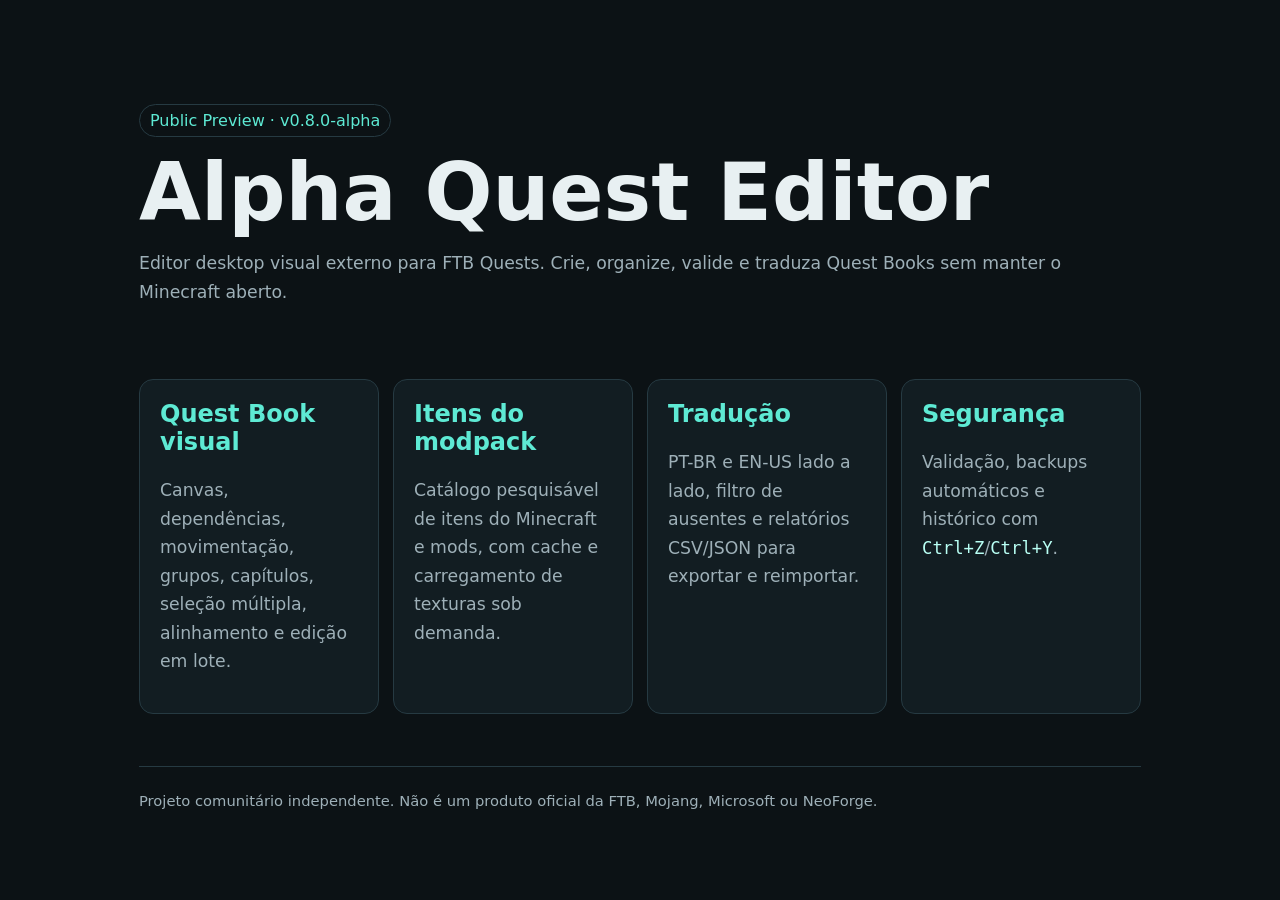
==== docs/index.html @ d9fa6edb "update init" ====
<!doctype html>
<html lang="pt-BR">
<head>
  <meta charset="utf-8">
  <meta name="viewport" content="width=device-width, initial-scale=1">
  <title>Alpha Quest Editor</title>
  <style>
    :root{color-scheme:dark;--bg:#0c1215;--panel:#121d22;--text:#e8f0f2;--muted:#9eb0b8;--accent:#5eead4;--line:#263a42}
    *{box-sizing:border-box}body{margin:0;font-family:system-ui,-apple-system,Segoe UI,sans-serif;background:var(--bg);color:var(--text)}
    main{max-width:1050px;margin:auto;padding:64px 24px}.hero{padding:40px 0 26px}.badge{display:inline-block;padding:6px 10px;border:1px solid var(--line);border-radius:999px;color:var(--accent)}
    h1{font-size:clamp(2.2rem,7vw,5rem);line-height:.95;margin:18px 0}p{color:var(--muted);font-size:1.08rem;line-height:1.65}.grid{display:grid;grid-template-columns:repeat(auto-fit,minmax(230px,1fr));gap:14px;margin-top:30px}
    article{background:var(--panel);border:1px solid var(--line);border-radius:14px;padding:20px}h2{margin-top:0;color:var(--accent)}code{color:#b8fff4}.foot{margin-top:52px;border-top:1px solid var(--line);padding-top:22px;font-size:.92rem}
  </style>
</head>
<body><main>
  <section class="hero"><span class="badge">Public Preview · v0.8.0-alpha</span><h1>Alpha Quest Editor</h1><p>Editor desktop visual externo para FTB Quests. Crie, organize, valide e traduza Quest Books sem manter o Minecraft aberto.</p></section>
  <section class="grid">
    <article><h2>Quest Book visual</h2><p>Canvas, dependências, movimentação, grupos, capítulos, seleção múltipla, alinhamento e edição em lote.</p></article>
    <article><h2>Itens do modpack</h2><p>Catálogo pesquisável de itens do Minecraft e mods, com cache e carregamento de texturas sob demanda.</p></article>
    <article><h2>Tradução</h2><p>PT-BR e EN-US lado a lado, filtro de ausentes e relatórios CSV/JSON para exportar e reimportar.</p></article>
    <article><h2>Segurança</h2><p>Validação, backups automáticos e histórico com <code>Ctrl+Z</code>/<code>Ctrl+Y</code>.</p></article>
  </section>
  <p class="foot">Projeto comunitário independente. Não é um produto oficial da FTB, Mojang, Microsoft ou NeoForge.</p>
</main></body></html>
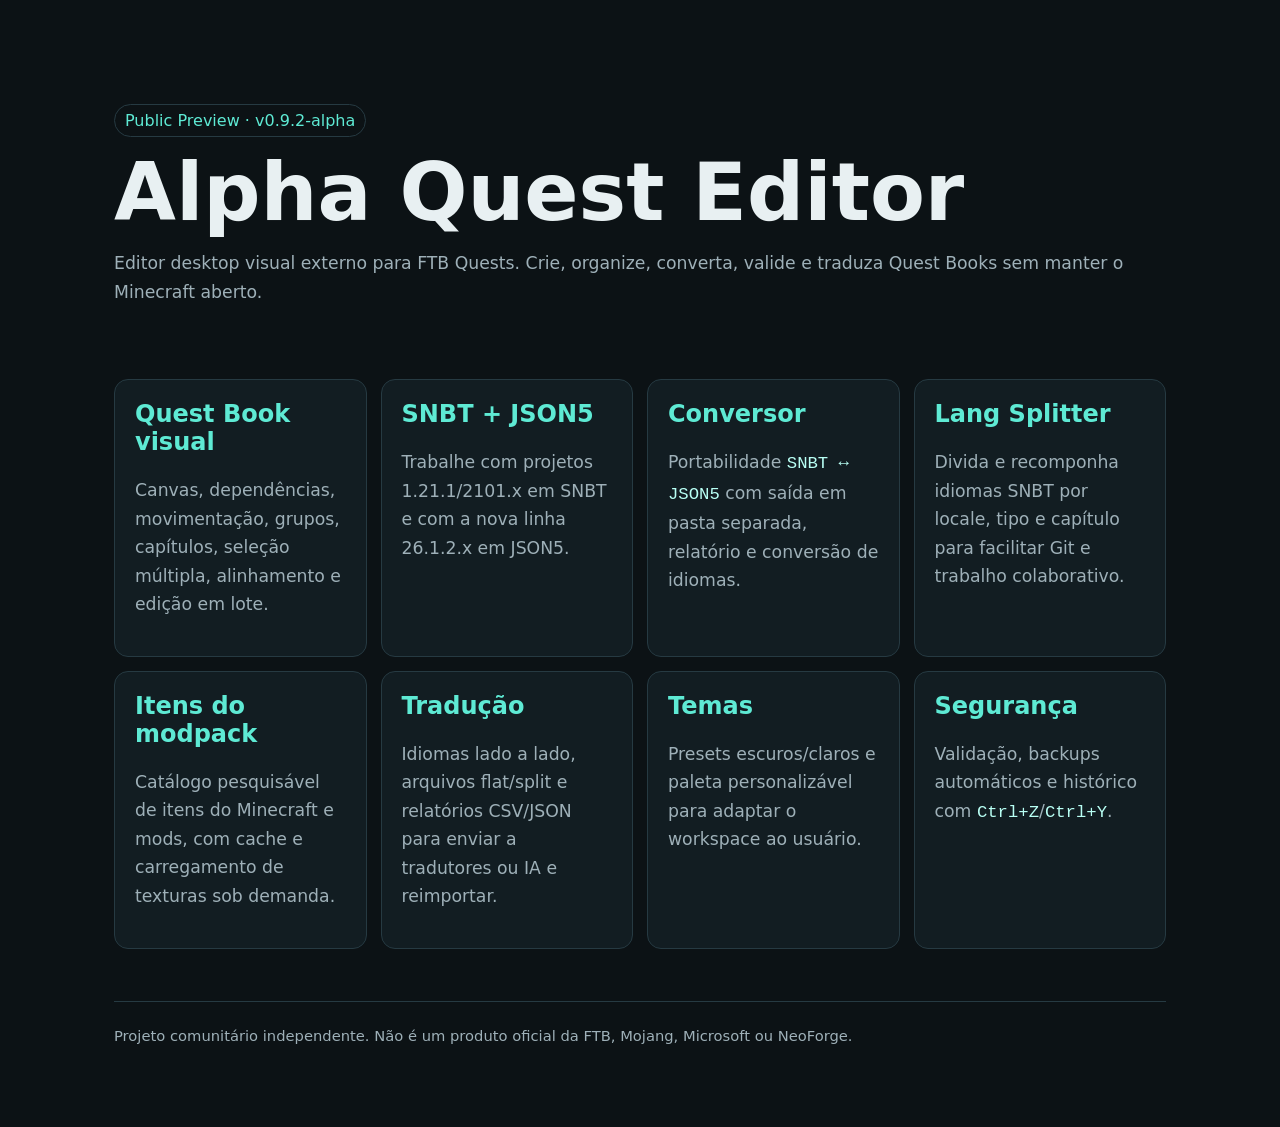
==== commit 12d2a570: "fix release workflow" ====
--- a/docs/index.html
+++ b/docs/index.html
@@ -7,17 +7,21 @@
   <style>
     :root{color-scheme:dark;--bg:#0c1215;--panel:#121d22;--text:#e8f0f2;--muted:#9eb0b8;--accent:#5eead4;--line:#263a42}
     *{box-sizing:border-box}body{margin:0;font-family:system-ui,-apple-system,Segoe UI,sans-serif;background:var(--bg);color:var(--text)}
-    main{max-width:1050px;margin:auto;padding:64px 24px}.hero{padding:40px 0 26px}.badge{display:inline-block;padding:6px 10px;border:1px solid var(--line);border-radius:999px;color:var(--accent)}
+    main{max-width:1100px;margin:auto;padding:64px 24px}.hero{padding:40px 0 26px}.badge{display:inline-block;padding:6px 10px;border:1px solid var(--line);border-radius:999px;color:var(--accent)}
     h1{font-size:clamp(2.2rem,7vw,5rem);line-height:.95;margin:18px 0}p{color:var(--muted);font-size:1.08rem;line-height:1.65}.grid{display:grid;grid-template-columns:repeat(auto-fit,minmax(230px,1fr));gap:14px;margin-top:30px}
     article{background:var(--panel);border:1px solid var(--line);border-radius:14px;padding:20px}h2{margin-top:0;color:var(--accent)}code{color:#b8fff4}.foot{margin-top:52px;border-top:1px solid var(--line);padding-top:22px;font-size:.92rem}
   </style>
 </head>
 <body><main>
-  <section class="hero"><span class="badge">Public Preview · v0.8.0-alpha</span><h1>Alpha Quest Editor</h1><p>Editor desktop visual externo para FTB Quests. Crie, organize, valide e traduza Quest Books sem manter o Minecraft aberto.</p></section>
+  <section class="hero"><span class="badge">Public Preview · v0.9.2-alpha</span><h1>Alpha Quest Editor</h1><p>Editor desktop visual externo para FTB Quests. Crie, organize, converta, valide e traduza Quest Books sem manter o Minecraft aberto.</p></section>
   <section class="grid">
     <article><h2>Quest Book visual</h2><p>Canvas, dependências, movimentação, grupos, capítulos, seleção múltipla, alinhamento e edição em lote.</p></article>
+    <article><h2>SNBT + JSON5</h2><p>Trabalhe com projetos 1.21.1/2101.x em SNBT e com a nova linha 26.1.2.x em JSON5.</p></article>
+    <article><h2>Conversor</h2><p>Portabilidade <code>SNBT ↔ JSON5</code> com saída em pasta separada, relatório e conversão de idiomas.</p></article>
+    <article><h2>Lang Splitter</h2><p>Divida e recomponha idiomas SNBT por locale, tipo e capítulo para facilitar Git e trabalho colaborativo.</p></article>
     <article><h2>Itens do modpack</h2><p>Catálogo pesquisável de itens do Minecraft e mods, com cache e carregamento de texturas sob demanda.</p></article>
-    <article><h2>Tradução</h2><p>PT-BR e EN-US lado a lado, filtro de ausentes e relatórios CSV/JSON para exportar e reimportar.</p></article>
+    <article><h2>Tradução</h2><p>Idiomas lado a lado, arquivos flat/split e relatórios CSV/JSON para enviar a tradutores ou IA e reimportar.</p></article>
+    <article><h2>Temas</h2><p>Presets escuros/claros e paleta personalizável para adaptar o workspace ao usuário.</p></article>
     <article><h2>Segurança</h2><p>Validação, backups automáticos e histórico com <code>Ctrl+Z</code>/<code>Ctrl+Y</code>.</p></article>
   </section>
   <p class="foot">Projeto comunitário independente. Não é um produto oficial da FTB, Mojang, Microsoft ou NeoForge.</p>
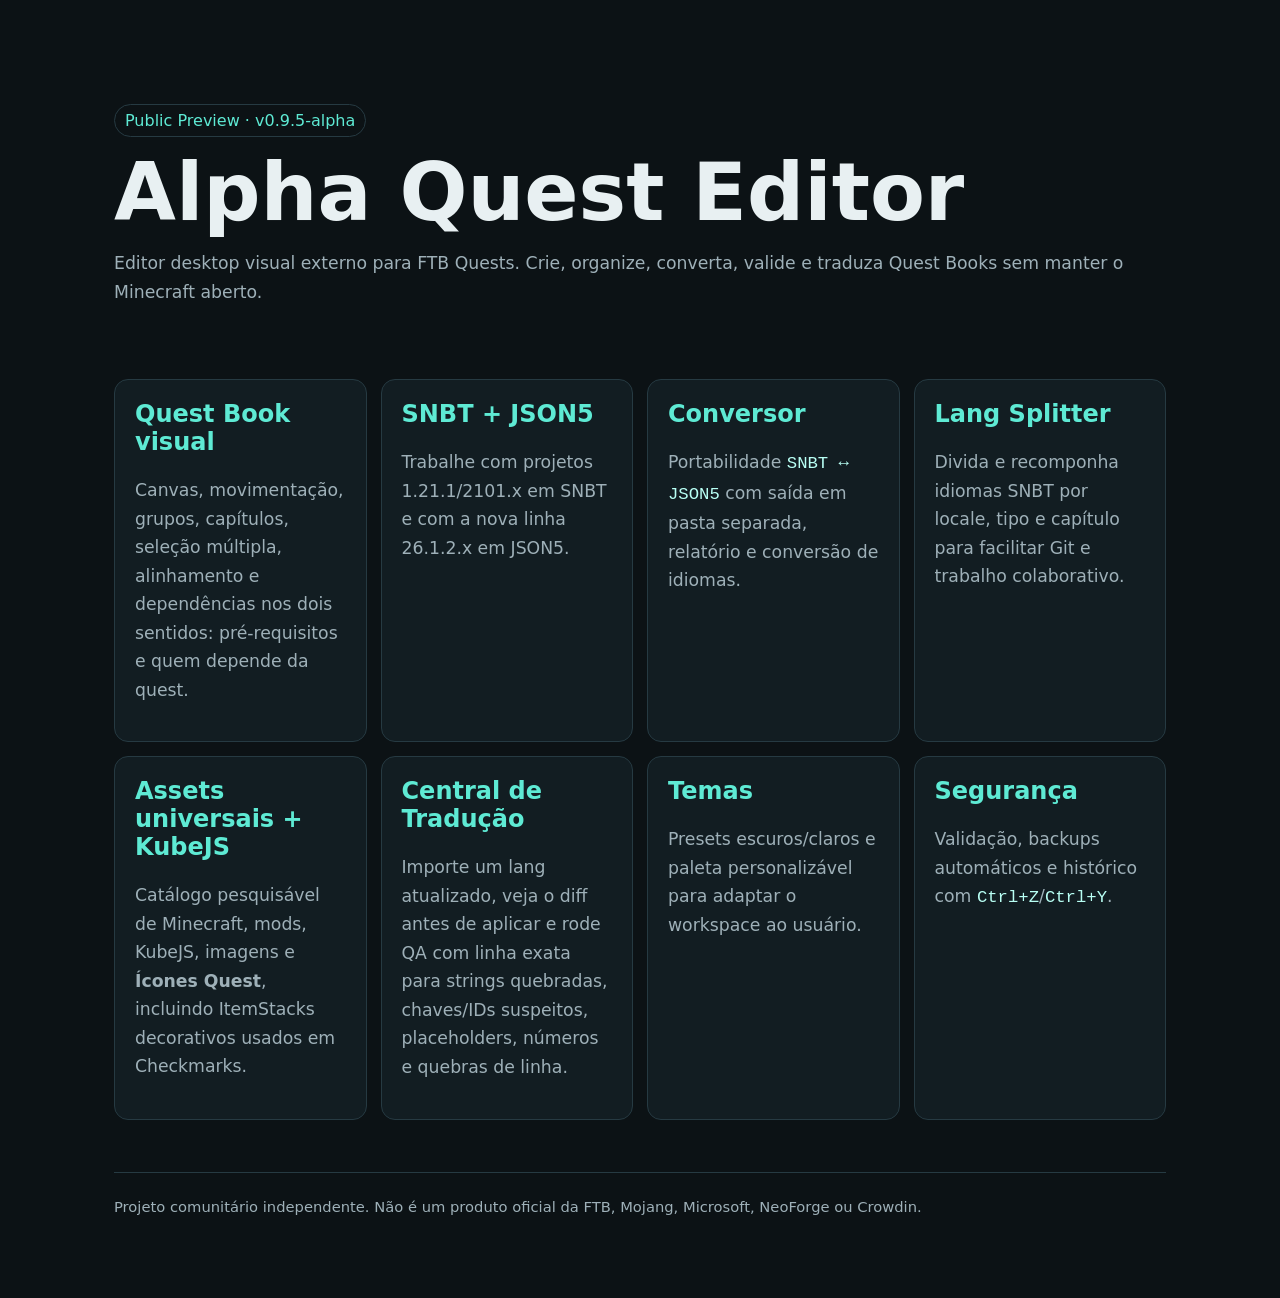
==== commit b055a390: "fix release workflow" ====
--- a/docs/index.html
+++ b/docs/index.html
@@ -13,16 +13,16 @@
   </style>
 </head>
 <body><main>
-  <section class="hero"><span class="badge">Public Preview · v0.9.2-alpha</span><h1>Alpha Quest Editor</h1><p>Editor desktop visual externo para FTB Quests. Crie, organize, converta, valide e traduza Quest Books sem manter o Minecraft aberto.</p></section>
+  <section class="hero"><span class="badge">Public Preview · v0.9.5-alpha</span><h1>Alpha Quest Editor</h1><p>Editor desktop visual externo para FTB Quests. Crie, organize, converta, valide e traduza Quest Books sem manter o Minecraft aberto.</p></section>
   <section class="grid">
-    <article><h2>Quest Book visual</h2><p>Canvas, dependências, movimentação, grupos, capítulos, seleção múltipla, alinhamento e edição em lote.</p></article>
+    <article><h2>Quest Book visual</h2><p>Canvas, movimentação, grupos, capítulos, seleção múltipla, alinhamento e dependências nos dois sentidos: pré-requisitos e quem depende da quest.</p></article>
     <article><h2>SNBT + JSON5</h2><p>Trabalhe com projetos 1.21.1/2101.x em SNBT e com a nova linha 26.1.2.x em JSON5.</p></article>
     <article><h2>Conversor</h2><p>Portabilidade <code>SNBT ↔ JSON5</code> com saída em pasta separada, relatório e conversão de idiomas.</p></article>
     <article><h2>Lang Splitter</h2><p>Divida e recomponha idiomas SNBT por locale, tipo e capítulo para facilitar Git e trabalho colaborativo.</p></article>
-    <article><h2>Itens do modpack</h2><p>Catálogo pesquisável de itens do Minecraft e mods, com cache e carregamento de texturas sob demanda.</p></article>
-    <article><h2>Tradução</h2><p>Idiomas lado a lado, arquivos flat/split e relatórios CSV/JSON para enviar a tradutores ou IA e reimportar.</p></article>
+    <article><h2>Assets universais + KubeJS</h2><p>Catálogo pesquisável de Minecraft, mods, KubeJS, imagens e <strong>Ícones Quest</strong>, incluindo ItemStacks decorativos usados em Checkmarks.</p></article>
+    <article><h2>Central de Tradução</h2><p>Importe um lang atualizado, veja o diff antes de aplicar e rode QA com linha exata para strings quebradas, chaves/IDs suspeitos, placeholders, números e quebras de linha.</p></article>
     <article><h2>Temas</h2><p>Presets escuros/claros e paleta personalizável para adaptar o workspace ao usuário.</p></article>
     <article><h2>Segurança</h2><p>Validação, backups automáticos e histórico com <code>Ctrl+Z</code>/<code>Ctrl+Y</code>.</p></article>
   </section>
-  <p class="foot">Projeto comunitário independente. Não é um produto oficial da FTB, Mojang, Microsoft ou NeoForge.</p>
+  <p class="foot">Projeto comunitário independente. Não é um produto oficial da FTB, Mojang, Microsoft, NeoForge ou Crowdin.</p>
 </main></body></html>
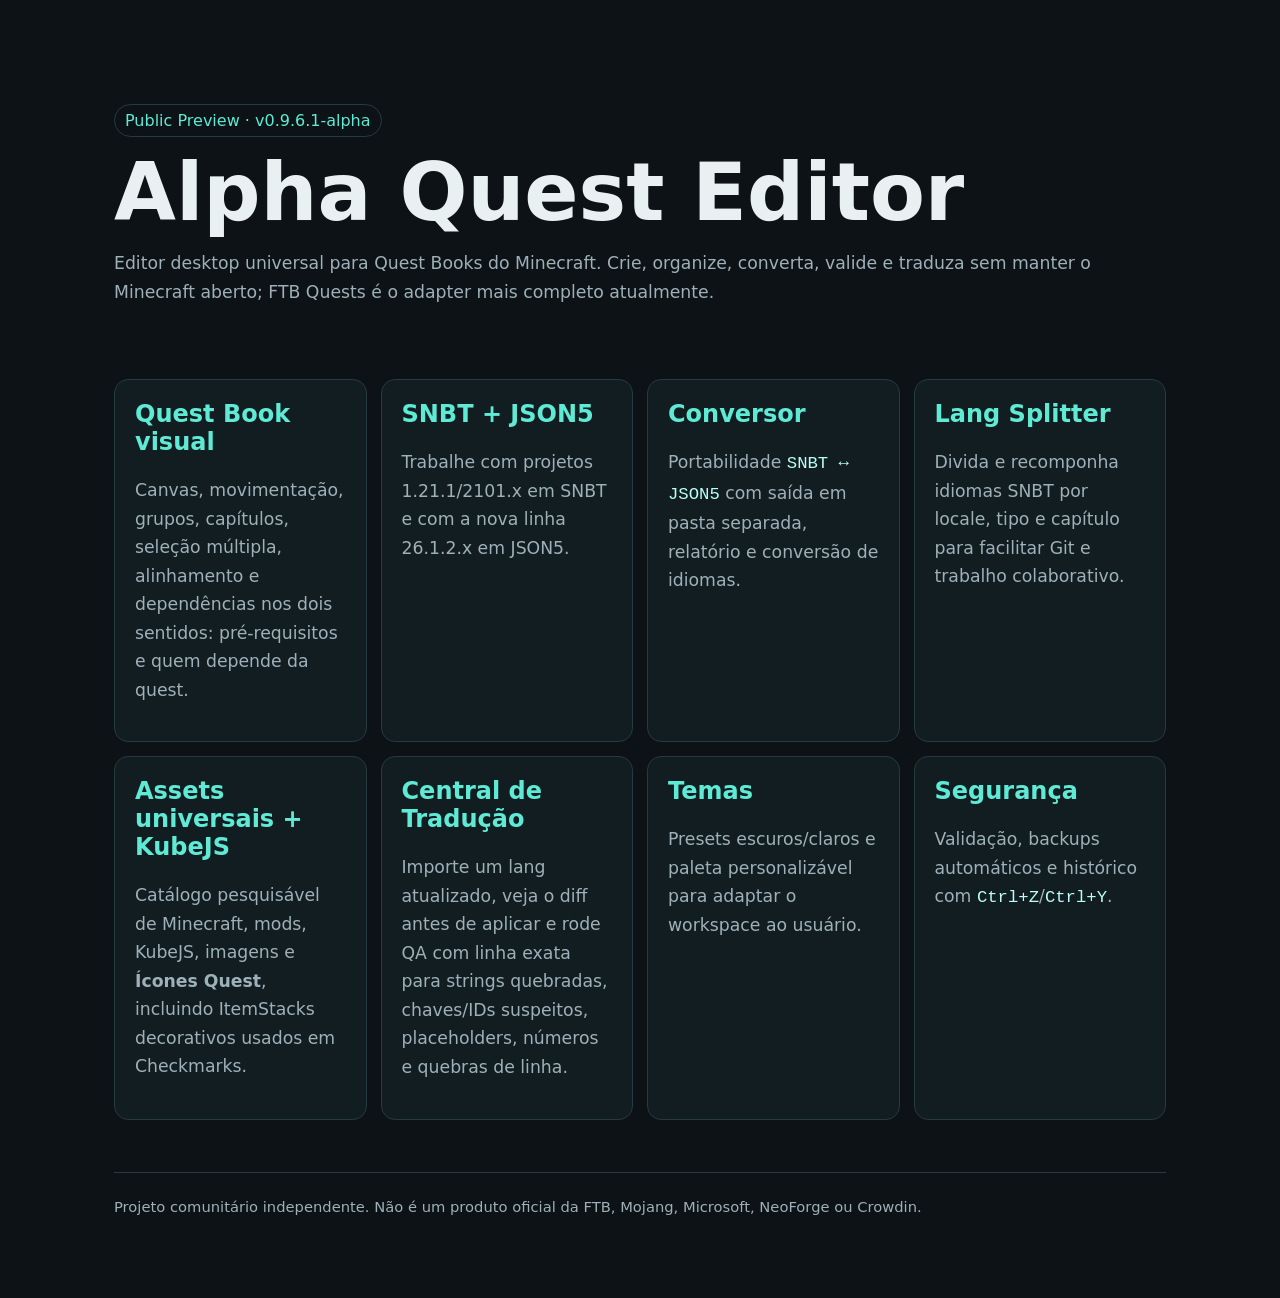
==== commit 9339610f: "fix release workflow" ====
--- a/docs/index.html
+++ b/docs/index.html
@@ -13,7 +13,7 @@
   </style>
 </head>
 <body><main>
-  <section class="hero"><span class="badge">Public Preview · v0.9.5-alpha</span><h1>Alpha Quest Editor</h1><p>Editor desktop visual externo para FTB Quests. Crie, organize, converta, valide e traduza Quest Books sem manter o Minecraft aberto.</p></section>
+  <section class="hero"><span class="badge">Public Preview · v0.9.6.1-alpha</span><h1>Alpha Quest Editor</h1><p>Editor desktop universal para Quest Books do Minecraft. Crie, organize, converta, valide e traduza sem manter o Minecraft aberto; FTB Quests é o adapter mais completo atualmente.</p></section>
   <section class="grid">
     <article><h2>Quest Book visual</h2><p>Canvas, movimentação, grupos, capítulos, seleção múltipla, alinhamento e dependências nos dois sentidos: pré-requisitos e quem depende da quest.</p></article>
     <article><h2>SNBT + JSON5</h2><p>Trabalhe com projetos 1.21.1/2101.x em SNBT e com a nova linha 26.1.2.x em JSON5.</p></article>
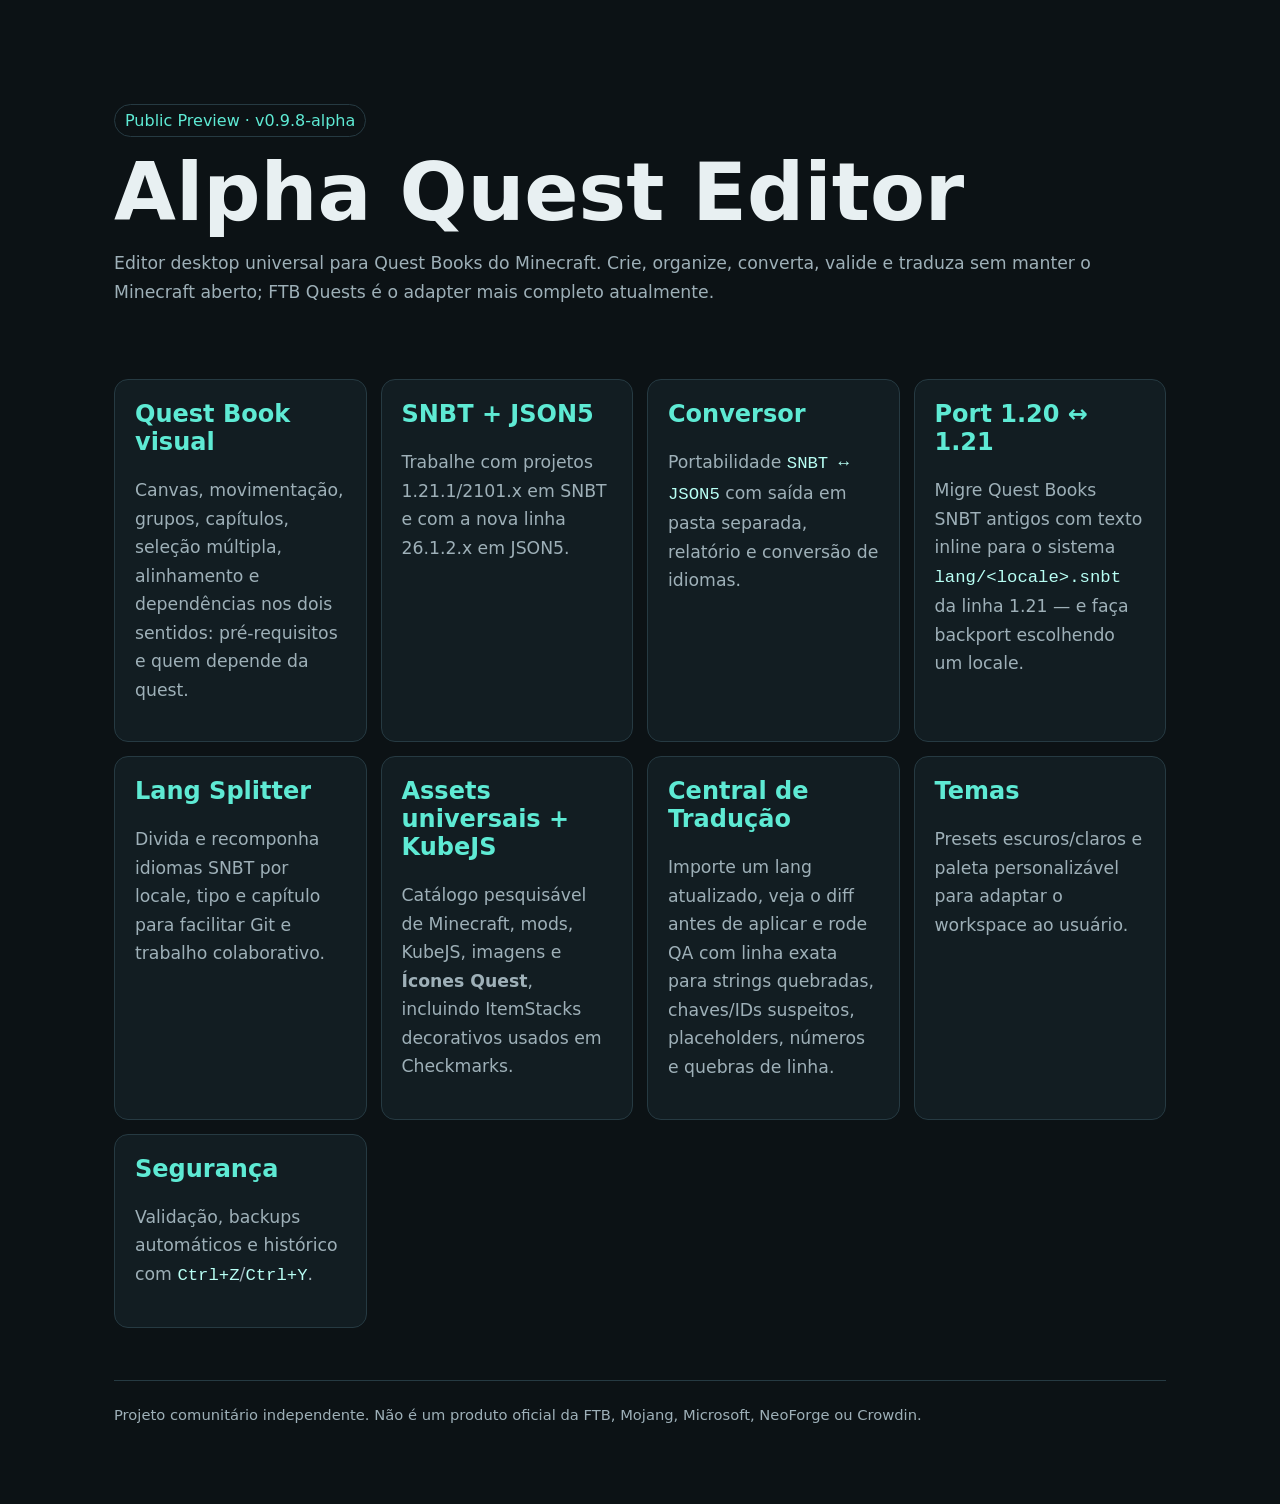
==== commit 270127c7: "update" ====
--- a/docs/index.html
+++ b/docs/index.html
@@ -13,11 +13,12 @@
   </style>
 </head>
 <body><main>
-  <section class="hero"><span class="badge">Public Preview · v0.9.6.1-alpha</span><h1>Alpha Quest Editor</h1><p>Editor desktop universal para Quest Books do Minecraft. Crie, organize, converta, valide e traduza sem manter o Minecraft aberto; FTB Quests é o adapter mais completo atualmente.</p></section>
+  <section class="hero"><span class="badge">Public Preview · v0.9.8-alpha</span><h1>Alpha Quest Editor</h1><p>Editor desktop universal para Quest Books do Minecraft. Crie, organize, converta, valide e traduza sem manter o Minecraft aberto; FTB Quests é o adapter mais completo atualmente.</p></section>
   <section class="grid">
     <article><h2>Quest Book visual</h2><p>Canvas, movimentação, grupos, capítulos, seleção múltipla, alinhamento e dependências nos dois sentidos: pré-requisitos e quem depende da quest.</p></article>
     <article><h2>SNBT + JSON5</h2><p>Trabalhe com projetos 1.21.1/2101.x em SNBT e com a nova linha 26.1.2.x em JSON5.</p></article>
     <article><h2>Conversor</h2><p>Portabilidade <code>SNBT ↔ JSON5</code> com saída em pasta separada, relatório e conversão de idiomas.</p></article>
+    <article><h2>Port 1.20 ↔ 1.21</h2><p>Migre Quest Books SNBT antigos com texto inline para o sistema <code>lang/&lt;locale&gt;.snbt</code> da linha 1.21 — e faça backport escolhendo um locale.</p></article>
     <article><h2>Lang Splitter</h2><p>Divida e recomponha idiomas SNBT por locale, tipo e capítulo para facilitar Git e trabalho colaborativo.</p></article>
     <article><h2>Assets universais + KubeJS</h2><p>Catálogo pesquisável de Minecraft, mods, KubeJS, imagens e <strong>Ícones Quest</strong>, incluindo ItemStacks decorativos usados em Checkmarks.</p></article>
     <article><h2>Central de Tradução</h2><p>Importe um lang atualizado, veja o diff antes de aplicar e rode QA com linha exata para strings quebradas, chaves/IDs suspeitos, placeholders, números e quebras de linha.</p></article>
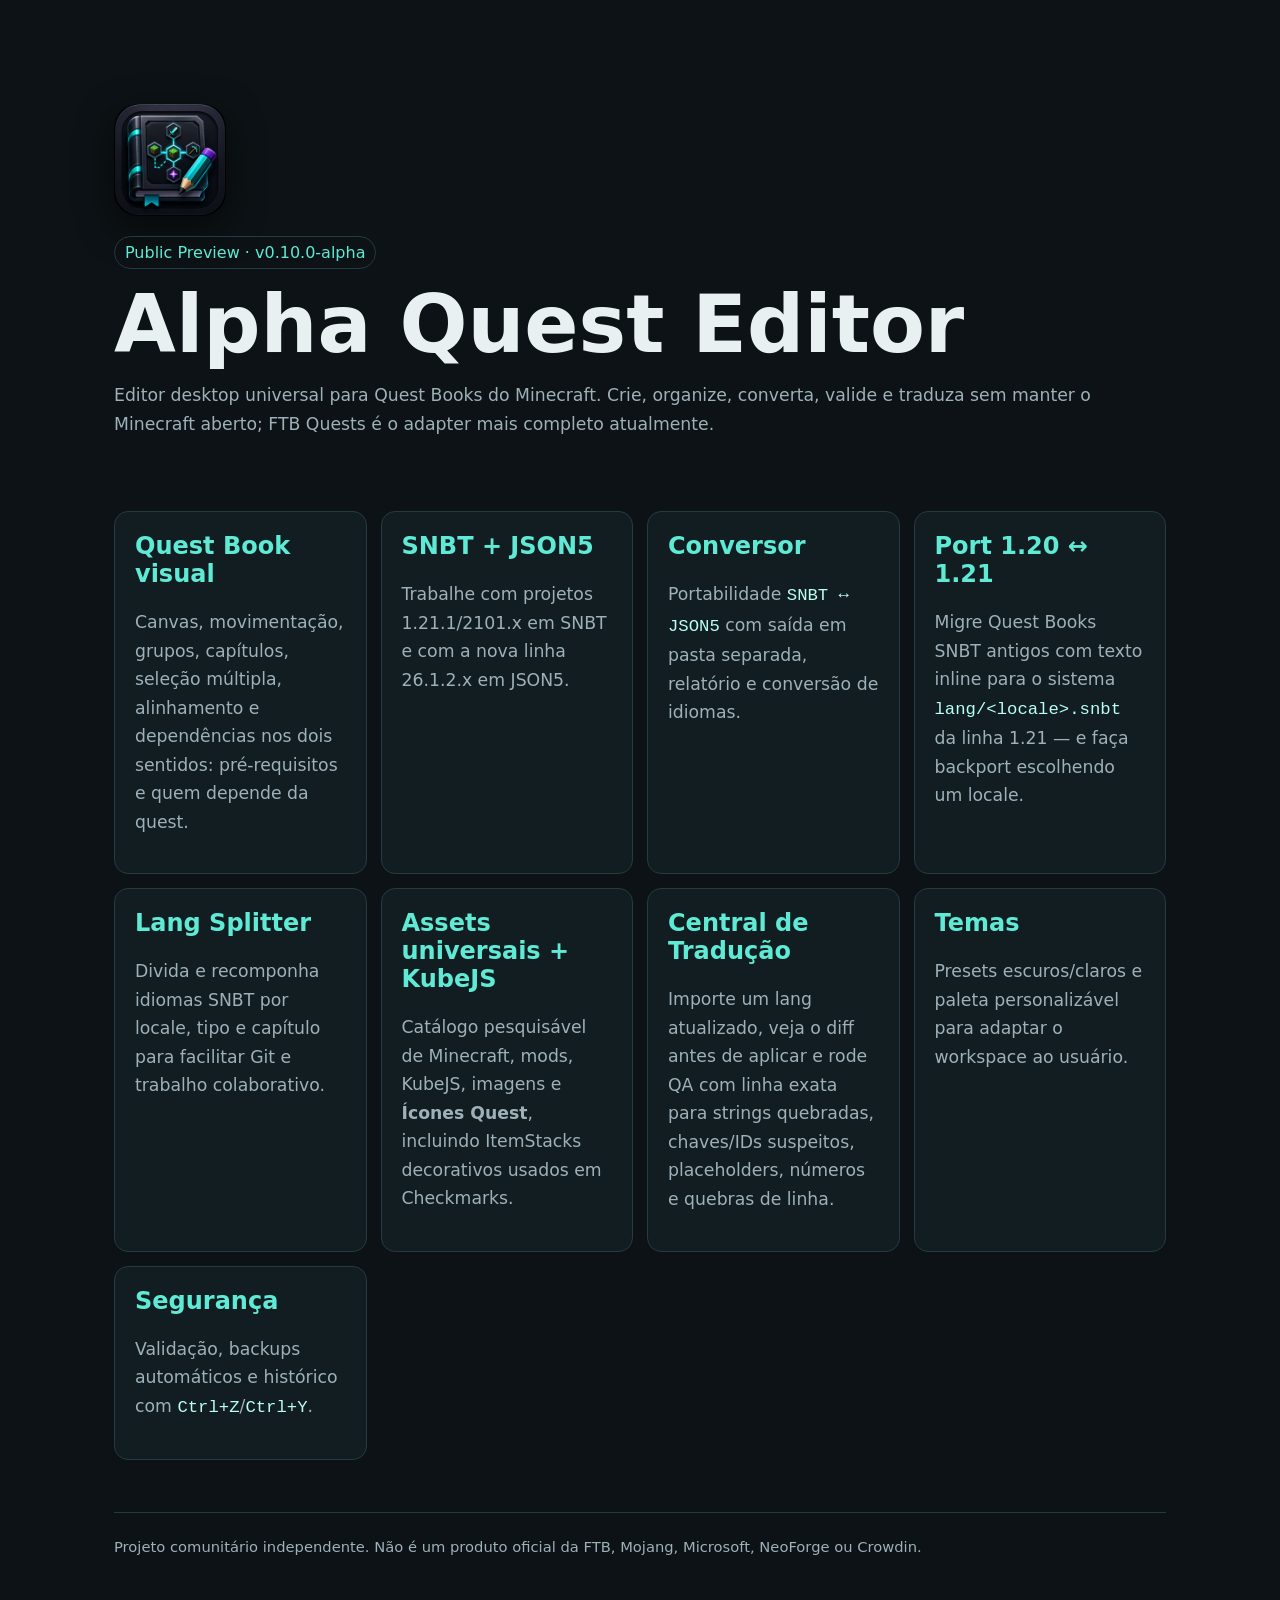
==== commit 80a1b87a: "update" ====
--- a/docs/index.html
+++ b/docs/index.html
@@ -4,16 +4,17 @@
   <meta charset="utf-8">
   <meta name="viewport" content="width=device-width, initial-scale=1">
   <title>Alpha Quest Editor</title>
+  <link rel="icon" type="image/png" href="favicon.png">
   <style>
     :root{color-scheme:dark;--bg:#0c1215;--panel:#121d22;--text:#e8f0f2;--muted:#9eb0b8;--accent:#5eead4;--line:#263a42}
     *{box-sizing:border-box}body{margin:0;font-family:system-ui,-apple-system,Segoe UI,sans-serif;background:var(--bg);color:var(--text)}
     main{max-width:1100px;margin:auto;padding:64px 24px}.hero{padding:40px 0 26px}.badge{display:inline-block;padding:6px 10px;border:1px solid var(--line);border-radius:999px;color:var(--accent)}
     h1{font-size:clamp(2.2rem,7vw,5rem);line-height:.95;margin:18px 0}p{color:var(--muted);font-size:1.08rem;line-height:1.65}.grid{display:grid;grid-template-columns:repeat(auto-fit,minmax(230px,1fr));gap:14px;margin-top:30px}
-    article{background:var(--panel);border:1px solid var(--line);border-radius:14px;padding:20px}h2{margin-top:0;color:var(--accent)}code{color:#b8fff4}.foot{margin-top:52px;border-top:1px solid var(--line);padding-top:22px;font-size:.92rem}
+    article{background:var(--panel);border:1px solid var(--line);border-radius:14px;padding:20px}.appicon{width:112px;height:112px;border-radius:24px;display:block;margin-bottom:20px;box-shadow:0 12px 36px #0008}h2{margin-top:0;color:var(--accent)}code{color:#b8fff4}.foot{margin-top:52px;border-top:1px solid var(--line);padding-top:22px;font-size:.92rem}
   </style>
 </head>
 <body><main>
-  <section class="hero"><span class="badge">Public Preview · v0.9.8-alpha</span><h1>Alpha Quest Editor</h1><p>Editor desktop universal para Quest Books do Minecraft. Crie, organize, converta, valide e traduza sem manter o Minecraft aberto; FTB Quests é o adapter mais completo atualmente.</p></section>
+  <section class="hero"><img class="appicon" src="icon.png" alt="Ícone do Alpha Quest Editor"><span class="badge">Public Preview · v0.10.0-alpha</span><h1>Alpha Quest Editor</h1><p>Editor desktop universal para Quest Books do Minecraft. Crie, organize, converta, valide e traduza sem manter o Minecraft aberto; FTB Quests é o adapter mais completo atualmente.</p></section>
   <section class="grid">
     <article><h2>Quest Book visual</h2><p>Canvas, movimentação, grupos, capítulos, seleção múltipla, alinhamento e dependências nos dois sentidos: pré-requisitos e quem depende da quest.</p></article>
     <article><h2>SNBT + JSON5</h2><p>Trabalhe com projetos 1.21.1/2101.x em SNBT e com a nova linha 26.1.2.x em JSON5.</p></article>
